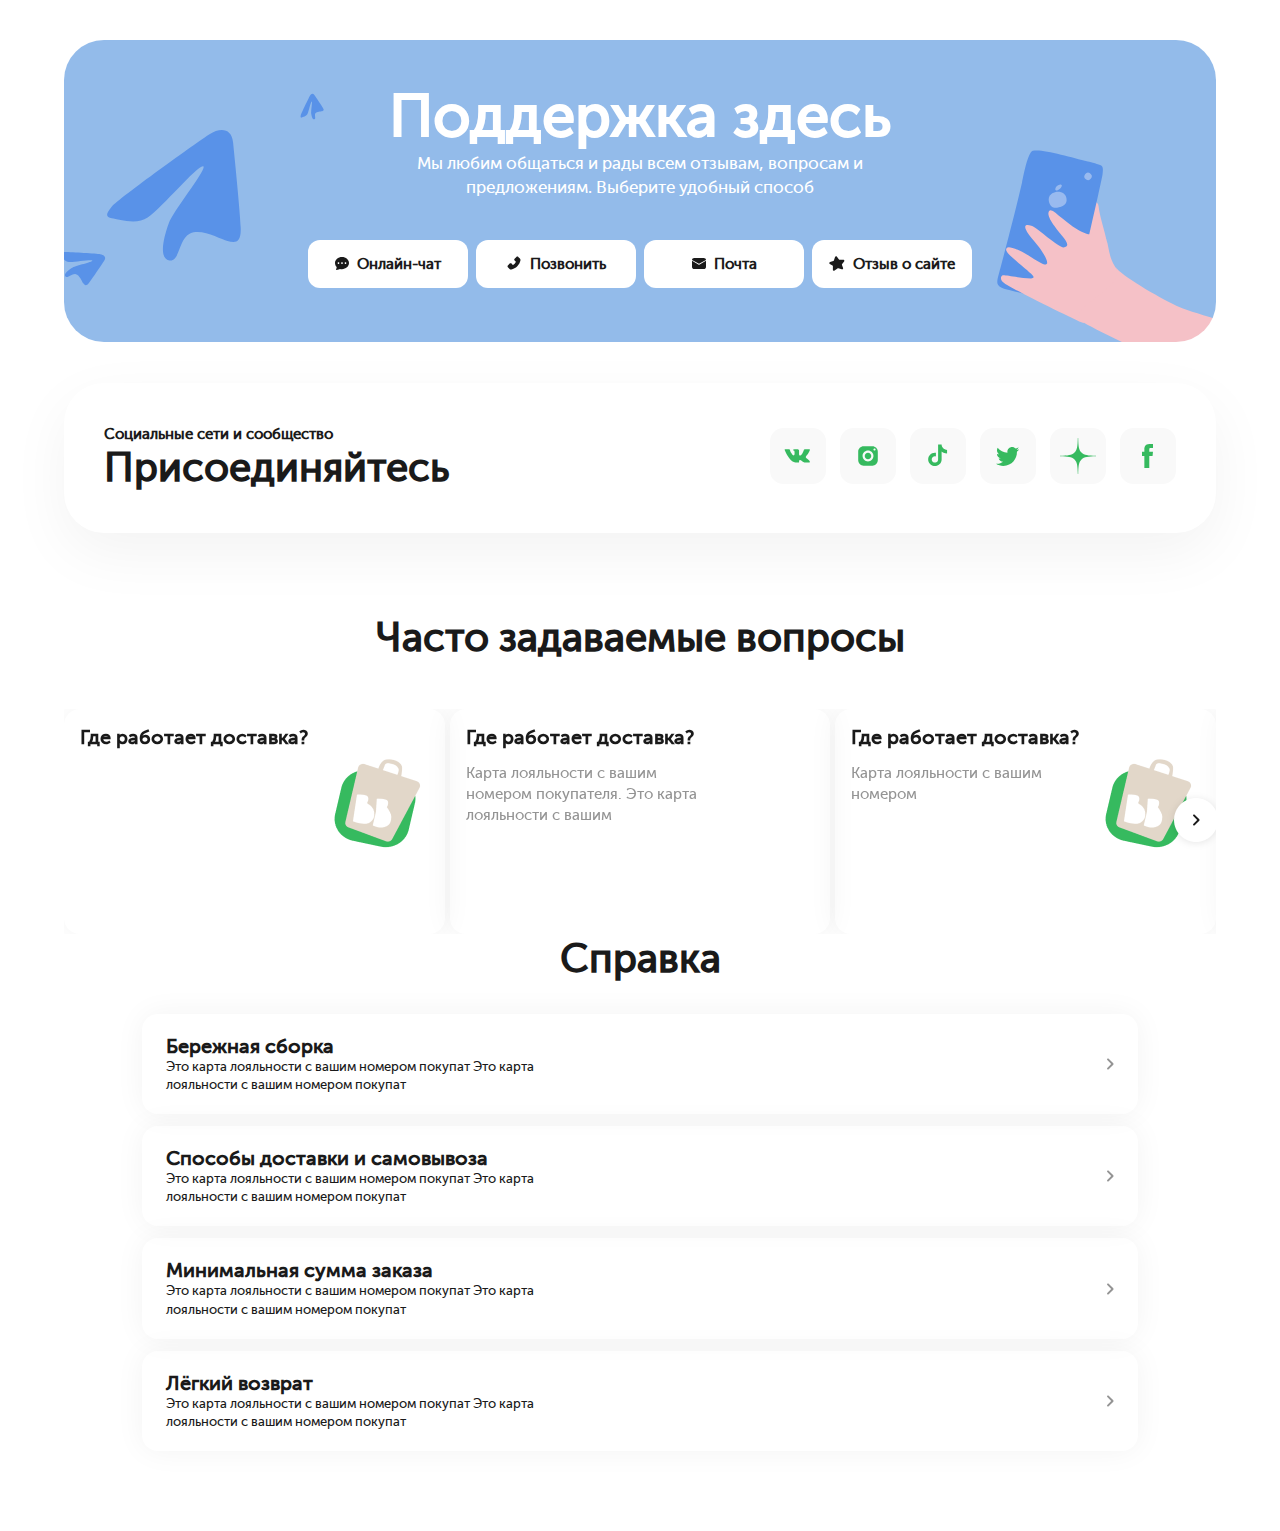
==== index.html @ 4251763d "тестовое" ====
<!DOCTYPE html>
<html lang="en">
  <head>
    <meta charset="UTF-8" />
    <meta name="viewport" content="width=device-width, initial-scale=1.0" />
    <link
      rel="stylesheet"
      href="https://cdn.jsdelivr.net/npm/swiper@11/swiper-bundle.min.css"
    />
    <link rel="stylesheet" href="styles/main.css" />
    <link rel="stylesheet" href="fonts/museosanscyrl/museosanscyrl.css" />
    <title>Ameton - главная</title>
  </head>
  <body>
    <div class="container">
      <header class="header">
        <h1 class="header__title">Поддержка здесь</h1>
        <p class="header__text">
          Мы любим общаться и рады всем отзывам, вопросам и предложениям.
          Выберите удобный способ
        </p>
        <div class="header__links">
          <a href="#" class="header__link">
            <img src="images/icons/chat.svg" alt="" class="header__icon" />
            Онлайн-чат
          </a>
          <a href="#" class="header__link">
            <img src="images/icons/phone.svg" alt="" class="header__icon" />
            Позвонить
          </a>
          <a href="#" class="header__link">
            <img src="images/icons/email.svg" alt="" class="header__icon" />
            Почта
          </a>
          <a href="#" class="header__link">
            <img src="images/icons/feedback.svg" alt="" class="header__icon" />
            Отзыв о сайте
          </a>
        </div>
      </header>
      <section class="acton">
        <div class="action__text">
          <p class="action__description">Социальные сети и сообщество</p>
          <h2 class="action__title">Присоединяйтесь</h2>
        </div>
        <div class="social-list">
          <a href="#" class="social-list__item">
            <img src="images/social/vk.svg" alt="" />
          </a>
          <a href="#" class="social-list__item">
            <img src="images/social/inst.svg" alt="" />
          </a>
          <a href="#" class="social-list__item">
            <img src="images/social/tt.svg" alt="" />
          </a>
          <a href="#" class="social-list__item">
            <img src="images/social/tw.svg" alt="" />
          </a>
          <a href="#" class="social-list__item">
            <img src="images/social/ya.svg" alt="" />
          </a>
          <a href="#" class="social-list__item">
            <img src="images/social/fb.svg" alt="" />
          </a>
        </div>
      </section>
      <section class="faq">
        <h2 class="title">Часто задаваемые вопросы</h2>
        <div class="faq-cards">
          <div class="swiper">
            <div class="swiper-wrapper">
              <div class="swiper-slide">
                <div class="faq-card">
                  <div class="faq-card__description">
                    <h3 class="faq-card__title">Где работает доставка?</h3>
                  </div>
                  <div class="faq-card__image">
                    <img src="images/content/card.png" alt="" />
                  </div>
                </div>
              </div>
              <div class="swiper-slide">
                <div class="faq-card">
                  <div class="faq-card__description">
                    <h3 class="faq-card__title">Где работает доставка?</h3>
                    <p class="text">
                      Карта лояльности с вашим номером покупателя. Это карта
                      лояльности с вашим
                    </p>
                  </div>
                </div>
              </div>
              <div class="swiper-slide">
                <div class="faq-card">
                  <div class="faq-card__description">
                    <h3 class="faq-card__title">Где работает доставка?</h3>
                    <p class="text">Карта лояльности с вашим номером</p>
                  </div>
                  <div class="faq-card__image">
                    <img src="images/content/card.png" alt="" />
                  </div>
                </div>
              </div>
              <div class="swiper-slide">
                <div class="faq-card">
                  <div class="faq-card__description">
                    <h3 class="faq-card__title">
                      В какое время возможен самовывоз В какое время возможен
                      самовывоз?
                    </h3>
                    <p class="text">Карта лояльности с вашим</p>
                  </div>
                </div>
              </div>
              <div class="swiper-slide">
                <div class="faq-card">
                  <div class="faq-card__description">
                    <h3 class="faq-card__title">Где работает доставка?</h3>
                    <p class="text">
                      Карта лояльности с вашим номером покупателя. Это карта
                      лояльности с вашим
                    </p>
                  </div>
                  <div class="faq-card__image">
                    <img src="images/content/card.png" alt="" />
                  </div>
                </div>
              </div>
            </div>
            <div class="swiper-prev">
              <img src="images/icons/next.svg" alt="" />
            </div>
            <div class="swiper-next">
              <img src="images/icons/next.svg" alt="" />
            </div>
          </div>
        </div>
      </section>
      <section class="reference">
        <h2 class="title">Справка</h2>
        <div class="reference__items">
          <div class="reference__item">
            <h3 class="reference__heading">Бережная сборка</h3>
            <p class="reference__text">
              Это карта лояльности с вашим номером покупат Это карта лояльности
              с вашим номером покупат
            </p>
          </div>
          <div class="reference__item">
            <h3 class="reference__heading">Способы доставки и самовывоза</h3>
            <p class="reference__text">
              Это карта лояльности с вашим номером покупат Это карта лояльности
              с вашим номером покупат
            </p>
          </div>
          <div class="reference__item">
            <h3 class="reference__heading">Минимальная сумма заказа</h3>
            <p class="reference__text">
              Это карта лояльности с вашим номером покупат Это карта лояльности
              с вашим номером покупат
            </p>
          </div>
          <div class="reference__item">
            <h3 class="reference__heading">Лёгкий возврат</h3>
            <p class="reference__text">
              Это карта лояльности с вашим номером покупат Это карта лояльности
              с вашим номером покупат
            </p>
          </div>
        </div>
      </section>
    </div>
    <script src="https://cdn.jsdelivr.net/npm/swiper@11/swiper-bundle.min.js"></script>
    <script src="js/main.js"></script>
  </body>
</html>
---- styles/main.css ----
html {
  box-sizing: border-box;
}

*,
*::after,
*::before {
  box-sizing: inherit;
}

body {
  color: #1a1a1a;
  font-family: Museo Sans Cyrl;
  overflow-x: hidden;
}

body,
h1,
h2,
h3,
h4,
h5,
h6,
p,
ul,
ol,
li,
figure,
figcaption,
blockquote,
dl,
dd {
  margin: 0;
}

a {
  color: inherit;
}
.container {
  width: 90%;
  max-width: 1200px;
  margin: 0 auto;
}

.header {
  margin-top: clamp(11px, 5vw, 40px);
  margin-bottom: 41px;
  border-radius: clamp(20px, 5vw, 40px);
  text-align: center;
  padding: 40px 0 54px 0;
  color: #fff;
  display: -ms-flexbox;
  display: flex;
  -ms-flex-align: center;
  align-items: center;
  -ms-flex-direction: column;
  flex-direction: column;
  background: #93bbea;
}
@media (min-width: 778px) {
  .header {
    background: url(../images/bg/tg-bg.svg) no-repeat left center,
      url(../images/bg/phone-bg.svg) no-repeat right bottom,
      linear-gradient(#93bbea, #93bbea);
  }
}
.header__title {
  font-size: clamp(30px, 7vw, 60px);
  font-weight: 700;
  line-height: 120%;
  margin-bottom: 10px;
}
@media (min-width: 778px) {
  .header__title {
    margin-bottom: 0;
  }
}

.header__text {
  font-size: clamp(10px, 4vw, 17px);
  font-weight: 400;
  line-height: 140%;
  max-width: 514px;
  margin: 0 auto;
  margin-bottom: 40px;
}
.header__links {
  display: -ms-flexbox;
  display: flex;
  width: 60%;
  -ms-flex-wrap: wrap;
  flex-wrap: wrap;
  margin: 0 auto;
  -ms-flex-pack: justify;
  justify-content: space-between;
  color: #1a1a1a;
}
@media (min-width: 778px) {
  .header__links {
    width: 665px;
  }
}
.header__link {
  padding: 15px;
  border-radius: 12px;
  background: #fff;
  font-size: 15px;
  font-weight: 600;
  line-height: 18px;
  display: -ms-flexbox;
  display: flex;
  -ms-flex-align: center;
  align-items: center;
  text-decoration: none;
  -ms-flex-pack: center;
  justify-content: center;
  width: 160px;
  margin-bottom: 10px;
}
@media (min-width: 778px) {
  .header__link {
    margin-bottom: 0;
  }
}
.header__icon {
  margin-right: 8px;
}

.acton {
  margin-top: 41px;
  display: -ms-flexbox;
  display: flex;
  margin: 0 auto;
  -ms-flex-pack: justify;
  justify-content: space-between;
  background: #fff;
  box-shadow: 0px 20px 60px 0px rgba(26, 26, 26, 0.05);
  border-radius: 40px;
  padding: 42px 40px;
  margin-bottom: 40px;
  -ms-flex-wrap: wrap;
  flex-wrap: wrap;
}
@media (min-width: 1000px) {
  .action {
    width: 996px;
  }
}
.action__description {
  font-size: clamp(12px, 5vw, 15px);
  font-weight: 600;
  line-height: 120%;
}

.action__title {
  font-size: clamp(20px, 5vw, 40px);
  font-weight: 600;
  line-height: 120%;
}

.social-list {
  display: -ms-flexbox;
  display: flex;
  -ms-flex-pack: justify;
  justify-content: space-between;
  -ms-flex-align: center;
  align-items: center;
  width: 406px;
}
.social-list__item {
  margin-top: 10px;
}
.social-list__item img {
  width: clamp(28px, 5vw, 56px);
}
@media (min-width: 778px) {
  .social-list__item {
    margin-top: 0;
  }
}

.faq {
  margin-top: 80px;
}

.title {
  text-align: center;
  color: #1a1a1a;
  font-size: clamp(30px, 5vw, 40px);
  font-weight: 600;
  line-height: 120%;
}
.faq-cards {
  margin-top: 48px;
  display: -ms-flexbox;
  display: flex;
  background: #fff;
}
.faq-card {
  height: 160px;
  display: -ms-flexbox;
  display: flex;
  border-radius: 16px;
  /* background: var(--gray-0-white, #FFF); */
  box-shadow: 0px 0px 30px 0px rgba(0, 0, 0, 0.05);
  -ms-flex-pack: justify;
  justify-content: space-between;
  -ms-flex-align: center;
  padding: 16px 16px 49px 16px;
}
.faq-card__description {
  width: 250px;
}
.faq-card__title {
  font-size: 20px;
  font-weight: 600;
  line-height: 24px;
  margin-bottom: 14px;
}
@media (min-width: 566px) {
  .swiper-next,
  .swiper-prev {
    position: absolute;
    top: var(--swiper-navigation-top-offset, 50%);
    width: calc(var(--swiper-navigation-size) / 44 * 27);
    height: var(--swiper-navigation-size);
    margin-top: calc(0px - (var(--swiper-navigation-size) / 2));
    z-index: 10;
    cursor: pointer;
    display: -ms-flexbox;
    display: flex;
    -ms-flex-align: center;
    align-items: center;
    -ms-flex-pack: center;
    justify-content: center;
    /* color: var(--swiper-navigation-color, var(--swiper-theme-color)); */
  }
  .swiper-prev {
    -webkit-transform: rotate(180deg);
    -ms-transform: rotate(180deg);
    transform: rotate(180deg);
    left: var(--swiper-navigation-sides-offset, 10px);
    right: auto;
  }
  .swiper-next.swiper-button-disabled,
  .swiper-prev.swiper-button-disabled {
    opacity: 0;
    cursor: auto;
    pointer-events: none;
  }
  .swiper-next {
    right: var(--swiper-navigation-sides-offset, 10px);
    left: auto;
  }
}
.text {
  color: #949494;
  font-size: 15px;
  font-weight: 400;
  line-height: 21px;
}
.text--article {
  color: #1a1a1a;
}

.reference {
  margin-bottom: 80px;
}

.reference__items {
  max-width: 996px;
  margin: 32px auto 0 auto;
}

.reference__item {
  border-radius: 16px;
  /* background: var(--gray-0-white, #FFF); */
  box-shadow: 0px 0px 30px 0px rgba(0, 0, 0, 0.05);
  padding: 20px 16px 20px 24px;
  position: relative;
}
.reference__item::after {
  position: absolute;
  content: "";
  width: 24px;
  height: 24px;
  background-image: url(../images/bg/arrow.svg);
  right: 16px;
  bottom: 50%;
  -webkit-transform: translateY(50%);
  -ms-transform: translateY(50%);
  transform: translateY(50%);
}

.reference__item + .reference__item {
  margin-top: 12px;
}

.reference__heading {
  font-size: 20px;
  font-weight: 600;
  line-height: 24px;
}

.reference__text {
  max-width: 372px;
  font-size: 13px;
  font-weight: 400;
  line-height: 18.2px;
}
.wrapper {
  max-width: 690px;
  margin-top: 22px;
  margin-left: clamp(18px, 5vw, 40px);
}

.article__heading {
  margin-bottom: 16px;
}
.help {
  margin-top: 40px;
}
.help__title {
  font-size: 13px;
  font-weight: 600;
  line-height: 15.6px;
  margin-bottom: 16px;
}
.help__links {
  display: -ms-flexbox;
  display: flex;
  -ms-flex-align: center;
  align-items: center;
}
.help__link {
  border-radius: 12px;
  background: #f9f9f9;
  padding: 16px;
  text-decoration: none;
  display: -ms-flexbox;
  display: flex;
  -ms-flex-align: center;
  align-items: center;
  transition: all 0.5s ease-in;
}
.help__link + .help__link {
  margin-left: 8px;
}
.help__link span {
  /* opacity: 0; */
  display: none;
  -webkit-transform: translateX(-50%);
  -ms-transform: translateX(-50%);
  transform: translateX(-50%);
  color: #fff;
}
.help__link:hover {
  background-color: #36ba5f;
  color: #fff;
  padding: clamp(10px, 5vw, 15px) clamp(20px, 5vw, 56px);
}
.help__link:hover svg path {
  fill: #fff;
}

.help__link:hover span {
  /* opacity: 1; */
  -webkit-transform: translateX(0%);
  -ms-transform: translateX(0%);
  transform: translateX(0%);
  display: inline-block;
  margin-left: 8px;
}
---- fonts/museosanscyrl/museosanscyrl.css ----
@font-face {
    font-family: 'Museo Sans Cyrl';
    src: local('Museo Sans Cyrl 500'), local('MuseoSansCyrl-500'), url('Museosanscyrl500.woff2') format('woff2'), url('Museosanscyrl500.woff') format('woff'), url('Museosanscyrl500.ttf') format('truetype');
    font-weight: 500;
    font-style: normal;
}
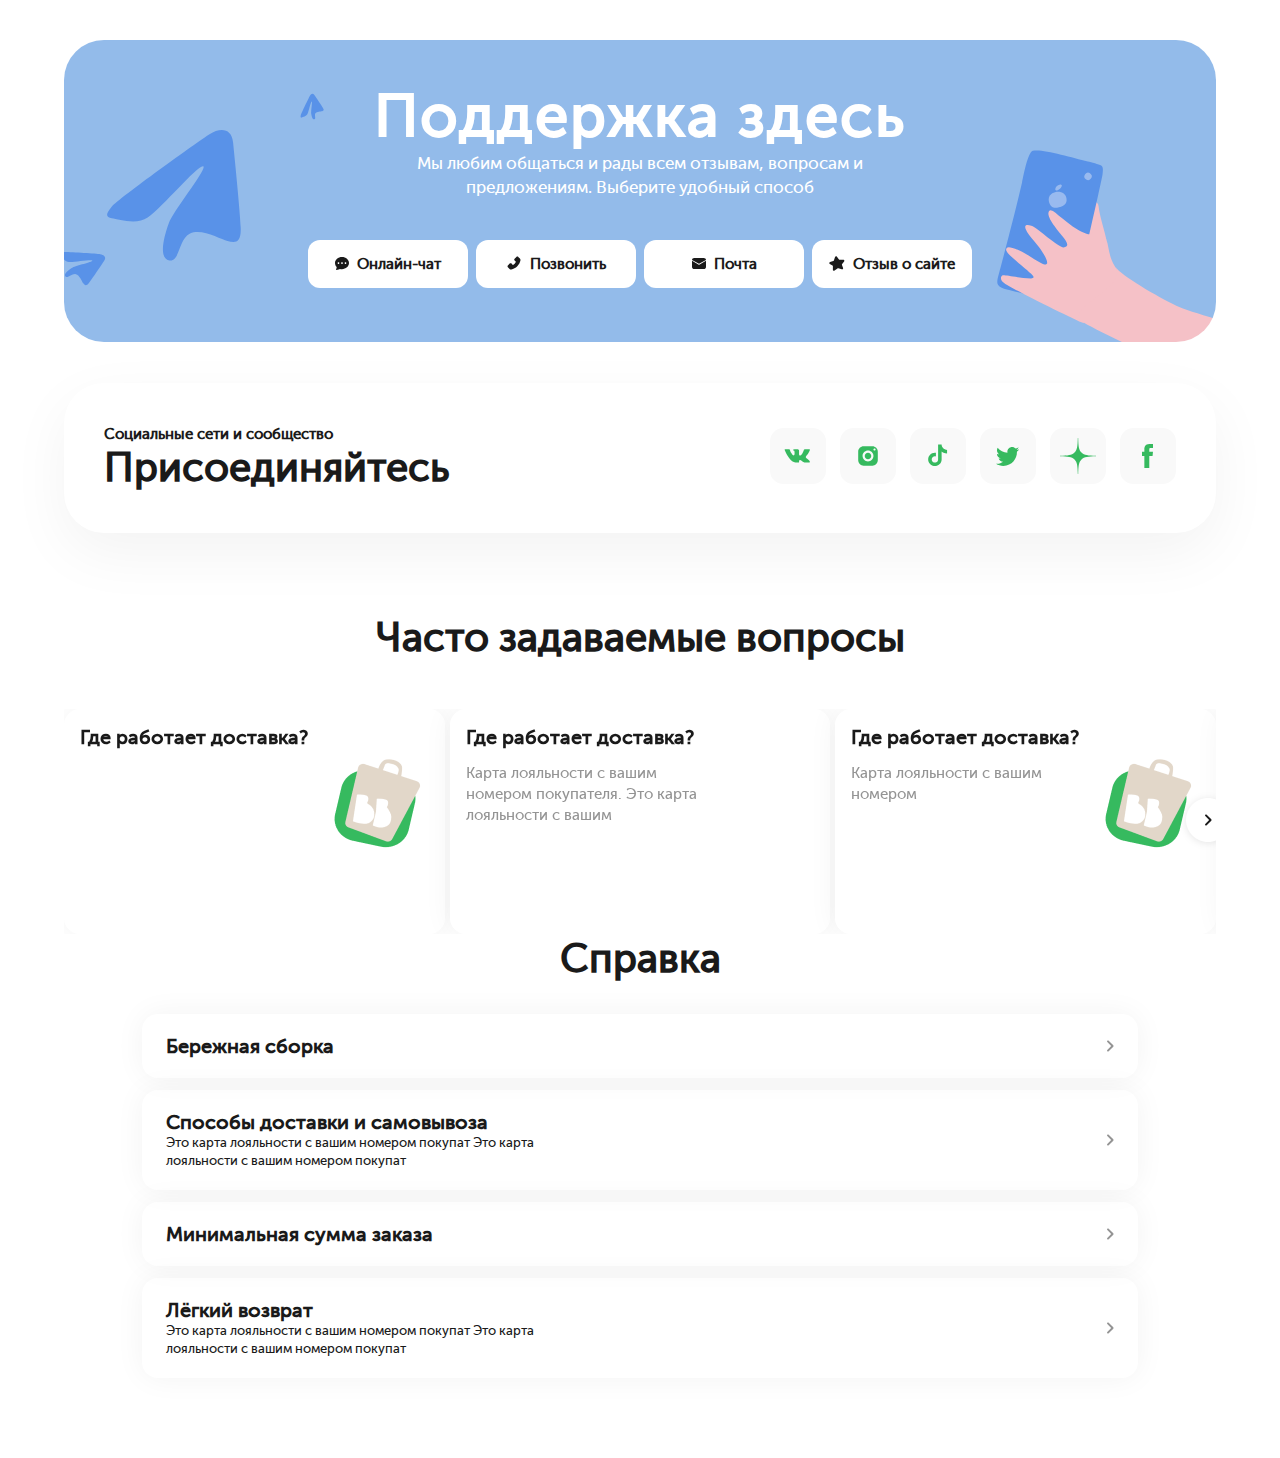
==== commit 3ae88397: "тестовое правки5" ====
--- a/index.html
+++ b/index.html
@@ -141,10 +141,6 @@
         <div class="reference__items">
           <div class="reference__item">
             <h3 class="reference__heading">Бережная сборка</h3>
-            <p class="reference__text">
-              Это карта лояльности с вашим номером покупат Это карта лояльности
-              с вашим номером покупат
-            </p>
           </div>
           <div class="reference__item">
             <h3 class="reference__heading">Способы доставки и самовывоза</h3>
@@ -155,10 +151,6 @@
           </div>
           <div class="reference__item">
             <h3 class="reference__heading">Минимальная сумма заказа</h3>
-            <p class="reference__text">
-              Это карта лояльности с вашим номером покупат Это карта лояльности
-              с вашим номером покупат
-            </p>
           </div>
           <div class="reference__item">
             <h3 class="reference__heading">Лёгкий возврат</h3>
--- a/styles/main.css
+++ b/styles/main.css
@@ -69,6 +69,7 @@
   font-weight: 700;
   line-height: 120%;
   margin-bottom: 10px;
+  letter-spacing: 2px;
 }
 @media (min-width: 778px) {
   .header__title {
@@ -114,11 +115,13 @@
   text-decoration: none;
   -ms-flex-pack: center;
   justify-content: center;
-  width: 160px;
+  width: 100%;
   margin-bottom: 10px;
 }
 @media (min-width: 778px) {
   .header__link {
+    width: 160px;
+
     margin-bottom: 0;
   }
 }
@@ -201,12 +204,12 @@
   display: -ms-flexbox;
   display: flex;
   border-radius: 16px;
-  /* background: var(--gray-0-white, #FFF); */
   box-shadow: 0px 0px 30px 0px rgba(0, 0, 0, 0.05);
   -ms-flex-pack: justify;
   justify-content: space-between;
   -ms-flex-align: center;
   padding: 16px 16px 49px 16px;
+  background: #fff;
 }
 .faq-card__description {
   width: 250px;
@@ -232,8 +235,6 @@
     -ms-flex-align: center;
     align-items: center;
     -ms-flex-pack: center;
-    justify-content: center;
-    /* color: var(--swiper-navigation-color, var(--swiper-theme-color)); */
   }
   .swiper-prev {
     -webkit-transform: rotate(180deg);
@@ -274,7 +275,6 @@
 
 .reference__item {
   border-radius: 16px;
-  /* background: var(--gray-0-white, #FFF); */
   box-shadow: 0px 0px 30px 0px rgba(0, 0, 0, 0.05);
   padding: 20px 16px 20px 24px;
   position: relative;
@@ -304,9 +304,9 @@
 
 .reference__text {
   max-width: 372px;
-  font-size: 13px;
+  font-size: clamp(10px, 2vw, 13px);
   font-weight: 400;
-  line-height: 18.2px;
+  line-height: 140%;
 }
 .wrapper {
   max-width: 690px;
